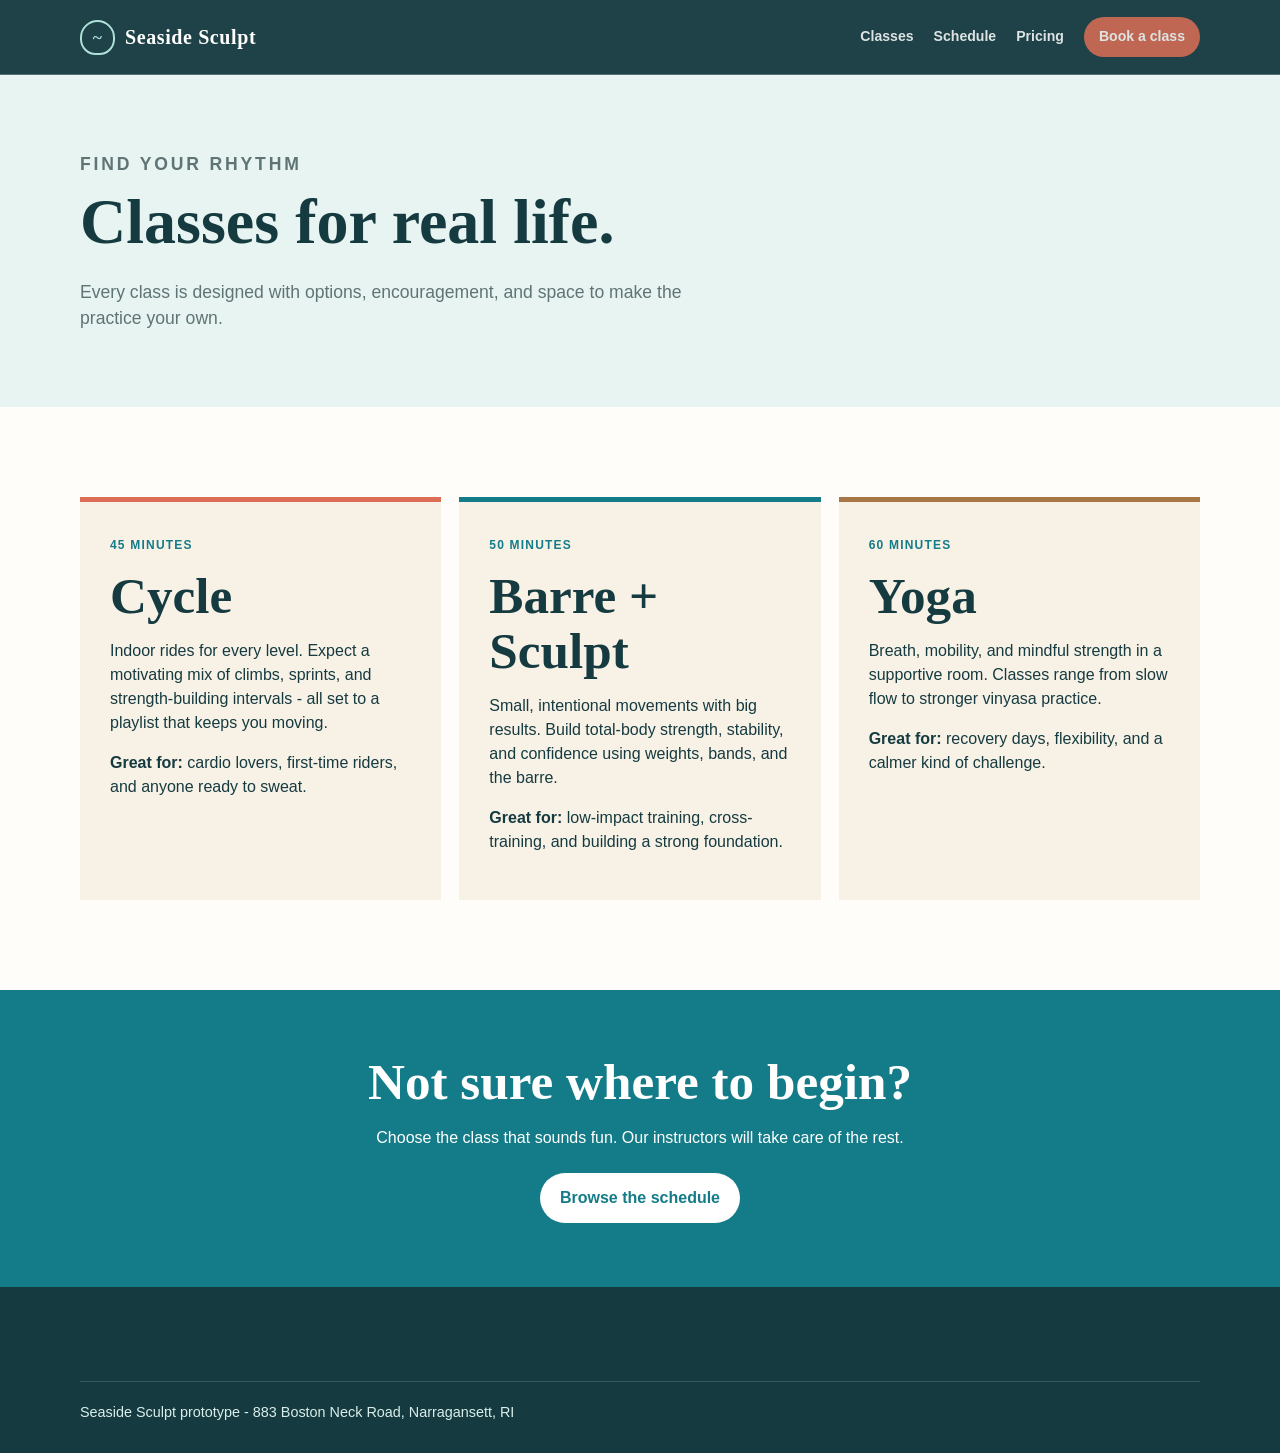
==== classes/index.html @ a45eb60c "Initial Seaside Sculpt RI website Co-authored-by: Copilot App <223556219+Copilot@users.noreply.githu" ====
<!doctype html><html lang="en"><head><meta charset="utf-8"><meta name="viewport" content="width=device-width, initial-scale=1"><meta name="description" content="Explore Seaside Sculpt's cycling, barre, yoga, and strength classes."><title>Classes | Seaside Sculpt</title><link rel="stylesheet" href="../styles.css"></head>
<body data-page="classes"><header class="site-header"><nav class="nav container" aria-label="Primary navigation"><a class="brand" href="../index.html"><span class="brand-mark" aria-hidden="true">~</span>Seaside Sculpt</a><button class="menu-toggle" aria-label="Open navigation" aria-expanded="false">☰</button><div class="nav-links"><a href="../classes/">Classes</a><a href="../schedule/">Schedule</a><a href="../pricing/">Pricing</a><a class="nav-button" href="../schedule/">Book a class</a></div></nav></header>
<main><section class="page-hero"><div class="container"><p class="eyebrow">Find your rhythm</p><h1>Classes for real life.</h1><p>Every class is designed with options, encouragement, and space to make the practice your own.</p></div></section><section class="section"><div class="container class-list"><article class="class-item"><span class="tag">45 minutes</span><h2>Cycle</h2><p>Indoor rides for every level. Expect a motivating mix of climbs, sprints, and strength-building intervals - all set to a playlist that keeps you moving.</p><p><strong>Great for:</strong> cardio lovers, first-time riders, and anyone ready to sweat.</p></article><article class="class-item"><span class="tag">50 minutes</span><h2>Barre + Sculpt</h2><p>Small, intentional movements with big results. Build total-body strength, stability, and confidence using weights, bands, and the barre.</p><p><strong>Great for:</strong> low-impact training, cross-training, and building a strong foundation.</p></article><article class="class-item"><span class="tag">60 minutes</span><h2>Yoga</h2><p>Breath, mobility, and mindful strength in a supportive room. Classes range from slow flow to stronger vinyasa practice.</p><p><strong>Great for:</strong> recovery days, flexibility, and a calmer kind of challenge.</p></article></div></section><section class="banner"><div class="container"><h2>Not sure where to begin?</h2><p>Choose the class that sounds fun. Our instructors will take care of the rest.</p><a class="button" href="../schedule/">Browse the schedule</a></div></section></main>
<footer class="site-footer"><div class="container"><p class="copyright">Seaside Sculpt prototype - 883 Boston Neck Road, Narragansett, RI</p></div></footer><script src="../app.js"></script></body></html>
---- styles.css ----
:root {
  --ink: #153b40;
  --muted: #5f7475;
  --ocean: #147c88;
  --foam: #e8f4f1;
  --sand: #f8f1e6;
  --coral: #dc6e55;
  --white: #fffdf9;
  --line: #d9e5e2;
  --shadow: 0 16px 40px rgba(21, 59, 64, .12);
}

* { box-sizing: border-box; }
html { scroll-behavior: smooth; }
body { margin: 0; color: var(--ink); background: var(--white); font-family: "Segoe UI", Arial, sans-serif; line-height: 1.5; }
a { color: inherit; text-decoration: none; }
button, input, select { font: inherit; }
.eyebrow { margin: 0 0 10px; color: var(--coral); font-size: .76rem; font-weight: 800; letter-spacing: .16em; text-transform: uppercase; }
h1, h2, h3, p { margin-top: 0; }
h1, h2, h3 { font-family: Georgia, "Times New Roman", serif; line-height: 1.08; }
h1 { font-size: clamp(2.8rem, 6vw, 5.8rem); margin-bottom: 22px; }
h2 { font-size: clamp(2rem, 4vw, 3.6rem); margin-bottom: 16px; }
h3 { font-size: 1.55rem; margin-bottom: 8px; }
.container { width: min(1120px, calc(100% - 40px)); margin: auto; }
.site-header { position: sticky; top: 0; z-index: 20; border-bottom: 1px solid rgba(255,255,255,.25); background: rgba(21,59,64,.96); color: white; }
.nav { min-height: 74px; display: flex; align-items: center; justify-content: space-between; gap: 20px; }
.brand { display: flex; align-items: center; gap: 10px; font-family: Georgia, serif; font-size: 1.25rem; font-weight: 700; letter-spacing: .03em; }
.brand-mark { width: 35px; height: 35px; border: 2px solid #aee0d9; border-radius: 50% 50% 45% 45%; display: grid; place-items: center; color: #aee0d9; font-size: 1.1rem; }
.nav-links { display: flex; align-items: center; gap: 20px; font-size: .88rem; font-weight: 700; }
.nav-links a { opacity: .85; }
.nav-links a:hover, .nav-links a[aria-current="page"] { opacity: 1; color: #b9ede4; }
.nav-button, .button { display: inline-block; border: 0; border-radius: 999px; padding: 13px 20px; background: var(--coral); color: white; font-weight: 800; cursor: pointer; }
.nav-button { padding: 9px 15px; }
.button.secondary { border: 1px solid var(--ink); background: transparent; color: var(--ink); }
.menu-toggle { display: none; border: 0; color: white; background: none; font-size: 1.5rem; }
.hero { min-height: 600px; display: grid; align-items: end; padding: 90px 0 78px; color: white; background: linear-gradient(90deg, rgba(11,43,48,.85), rgba(11,43,48,.2)), url("https://images.unsplash.com/photo-1544367567-0f2fcb009e0b?auto=format&fit=crop&w=1800&q=85") center/cover; }
.hero-copy { max-width: 660px; }
.hero p:not(.eyebrow) { max-width: 550px; font-size: 1.1rem; }
.hero-actions { display: flex; flex-wrap: wrap; gap: 12px; margin-top: 28px; }
.hero .button.secondary { border-color: white; color: white; }
.intro, .section { padding: 90px 0; }
.intro { background: var(--sand); }
.two-col { display: grid; grid-template-columns: 1fr 1fr; align-items: center; gap: clamp(34px, 8vw, 100px); }
.feature-image { min-height: 430px; border-radius: 160px 160px 16px 16px; background: url("https://images.unsplash.com/photo-1571019613454-1cb2f99b2d8b?auto=format&fit=crop&w=900&q=85") center/cover; }
.cards { display: grid; grid-template-columns: repeat(3, 1fr); gap: 20px; }
.card { overflow: hidden; border: 1px solid var(--line); border-radius: 16px; background: white; box-shadow: 0 8px 24px rgba(21,59,64,.06); }
.card-image { height: 210px; background-position: center; background-size: cover; }
.card:nth-child(1) .card-image { background-image: url("https://images.unsplash.com/photo-1518611012118-696072aa579a?auto=format&fit=crop&w=700&q=85"); }
.card:nth-child(2) .card-image { background-image: url("https://images.unsplash.com/photo-1574680178050-55c6a6a96e0a?auto=format&fit=crop&w=700&q=85"); }
.card:nth-child(3) .card-image { background-image: url("https://images.unsplash.com/photo-1506126613408-eca07ce68773?auto=format&fit=crop&w=700&q=85"); }
.card-content { padding: 24px; }
.card-content p, .lede { color: var(--muted); }
.banner { padding: 64px 0; background: var(--ocean); color: white; text-align: center; }
.banner p { max-width: 600px; margin: 0 auto 23px; }
.banner .button { background: white; color: var(--ocean); }
.page-hero { padding: 76px 0 58px; background: var(--foam); }
.page-hero h1 { font-size: clamp(2.7rem, 5vw, 4.8rem); }
.page-hero p { max-width: 650px; color: var(--muted); font-size: 1.1rem; }
.class-list, .pricing-grid { display: grid; gap: 18px; }
.class-list { grid-template-columns: repeat(3, 1fr); }
.class-item { padding: 30px; border-top: 5px solid var(--coral); background: var(--sand); }
.class-item:nth-child(2) { border-color: var(--ocean); }
.class-item:nth-child(3) { border-color: #a77745; }
.tag { display: inline-block; margin-bottom: 14px; color: var(--ocean); font-size: .75rem; font-weight: 800; letter-spacing: .1em; text-transform: uppercase; }
.schedule-toolbar { display: flex; justify-content: space-between; align-items: center; gap: 20px; margin: 30px 0 20px; }
.schedule-toolbar select { min-width: 220px; padding: 11px; border: 1px solid var(--line); border-radius: 6px; color: var(--ink); background: white; }
.schedule { width: 100%; border-collapse: collapse; }
.schedule th { padding: 14px 18px; color: var(--muted); font-size: .78rem; letter-spacing: .08em; text-align: left; text-transform: uppercase; }
.schedule td { padding: 20px 18px; border-top: 1px solid var(--line); }
.schedule td:first-child { font-weight: 800; white-space: nowrap; }
.schedule td:last-child { text-align: right; }
.book-link { color: var(--ocean); font-weight: 800; }
.pricing-grid { grid-template-columns: repeat(3, 1fr); align-items: stretch; }
.price-card { position: relative; padding: 32px; border: 1px solid var(--line); border-radius: 16px; background: white; }
.price-card.featured { border: 2px solid var(--ocean); box-shadow: var(--shadow); }
.badge { position: absolute; top: -13px; padding: 5px 11px; border-radius: 999px; background: var(--ocean); color: white; font-size: .72rem; font-weight: 800; letter-spacing: .08em; text-transform: uppercase; }
.price { margin: 22px 0; font-family: Georgia, serif; font-size: 3rem; }
.price span { font-family: "Segoe UI", Arial, sans-serif; font-size: .9rem; color: var(--muted); }
.price-card ul { padding-left: 18px; color: var(--muted); }
.price-card li { padding: 6px 0; }
.notice { padding: 20px; border-left: 4px solid var(--coral); background: var(--sand); }
.site-footer { padding: 54px 0 30px; background: var(--ink); color: #d9eeea; }
.footer-grid { display: grid; grid-template-columns: 2fr 1fr 1fr; gap: 40px; }
.site-footer h3 { color: white; }
.site-footer p, .site-footer a { font-size: .9rem; }
.footer-links { display: grid; gap: 8px; }
.copyright { margin: 40px 0 0; padding-top: 20px; border-top: 1px solid rgba(255,255,255,.15); font-size: .78rem; }

/* Staff pages */
.staff-shell { min-height: 100vh; background: #f4f7f6; }
.staff-header { display: flex; align-items: center; justify-content: space-between; gap: 16px; min-height: 70px; padding: 0 30px; background: var(--ink); color: white; }
.staff-header small { color: #b9ede4; }
.staff-main { width: min(1200px, calc(100% - 40px)); margin: 42px auto; }
.staff-main h1 { font-size: 2.7rem; }
.metrics { display: grid; grid-template-columns: repeat(4, 1fr); gap: 18px; margin: 28px 0; }
.metric { padding: 22px; border-radius: 12px; background: white; box-shadow: 0 4px 15px rgba(21,59,64,.06); }
.metric p { margin: 0; color: var(--muted); font-size: .85rem; }
.metric strong { display: block; margin-top: 6px; font-family: Georgia, serif; font-size: 2rem; }
.panel { margin-top: 22px; padding: 26px; border-radius: 12px; background: white; box-shadow: 0 4px 15px rgba(21,59,64,.06); }
.panel-header { display: flex; align-items: center; justify-content: space-between; gap: 15px; margin-bottom: 16px; }
.panel h2 { font-size: 1.7rem; margin: 0; }
.status { display: inline-block; padding: 4px 8px; border-radius: 999px; background: #e4f4ef; color: #18705a; font-size: .74rem; font-weight: 800; }
.status.pending { background: #fff2d9; color: #965c00; }
.staff-table { width: 100%; border-collapse: collapse; }
.staff-table th, .staff-table td { padding: 15px 10px; border-bottom: 1px solid var(--line); text-align: left; }
.staff-table th { color: var(--muted); font-size: .73rem; letter-spacing: .08em; text-transform: uppercase; }
.staff-table td:last-child { text-align: right; }
.staff-button { border: 1px solid var(--line); border-radius: 6px; padding: 8px 11px; color: var(--ink); background: white; font-size: .84rem; font-weight: 700; cursor: pointer; }
.staff-button:hover { background: var(--foam); }
.form-grid { display: grid; grid-template-columns: repeat(2, 1fr); gap: 15px; }
.form-grid label { display: grid; gap: 6px; color: var(--muted); font-size: .84rem; font-weight: 700; }
.form-grid input, .form-grid select { width: 100%; padding: 11px; border: 1px solid var(--line); border-radius: 6px; color: var(--ink); background: white; }
.staff-note { margin-top: 15px; color: var(--muted); font-size: .83rem; }
.toast { position: fixed; right: 24px; bottom: 24px; display: none; padding: 13px 18px; border-radius: 8px; background: var(--ink); color: white; box-shadow: var(--shadow); }
.toast.visible { display: block; }

/* Shared local data preview */
.shared-menu-section { background: var(--foam); }
.shared-menu-status { color: var(--muted); }
.shared-menu-grid { display: grid; grid-template-columns: repeat(auto-fit, minmax(240px, 1fr)); gap: 20px; margin-top: 28px; }
.shared-menu-card { overflow: hidden; border: 1px solid var(--line); border-radius: 16px; background: white; box-shadow: 0 8px 24px rgba(21,59,64,.06); }
.shared-menu-card > img { display: block; width: 100%; height: 190px; object-fit: cover; }
.shared-menu-card-content { padding: 22px; }
.shared-menu-heading { display: flex; align-items: baseline; justify-content: space-between; gap: 12px; }
.shared-menu-heading h3, .shared-menu-card p { margin: 0; }
.shared-menu-card p { margin-top: 8px; color: var(--muted); }
.shared-menu-category { color: var(--ocean) !important; font-size: .75rem; font-weight: 800; letter-spacing: .1em; text-transform: uppercase; }

@media (max-width: 760px) {
  .nav { min-height: 64px; }
  .menu-toggle { display: block; }
  .nav-links { position: absolute; top: 64px; left: 0; right: 0; display: none; flex-direction: column; align-items: stretch; gap: 0; padding: 10px 20px 20px; background: var(--ink); }
  .nav-links.open { display: flex; }
  .nav-links a, .nav-button { padding: 12px 0; }
  .nav-button { text-align: center; }
  .two-col, .cards, .class-list, .pricing-grid, .footer-grid, .metrics, .form-grid { grid-template-columns: 1fr; }
  .feature-image { min-height: 340px; order: -1; }
  .hero { min-height: 540px; padding: 70px 0 60px; }
  .intro, .section { padding: 62px 0; }
  .schedule-toolbar { align-items: stretch; flex-direction: column; }
  .schedule { display: block; overflow-x: auto; }
  .staff-header { padding: 15px 20px; }
  .staff-main { margin: 25px auto; }
  .staff-table { display: block; overflow-x: auto; }
}
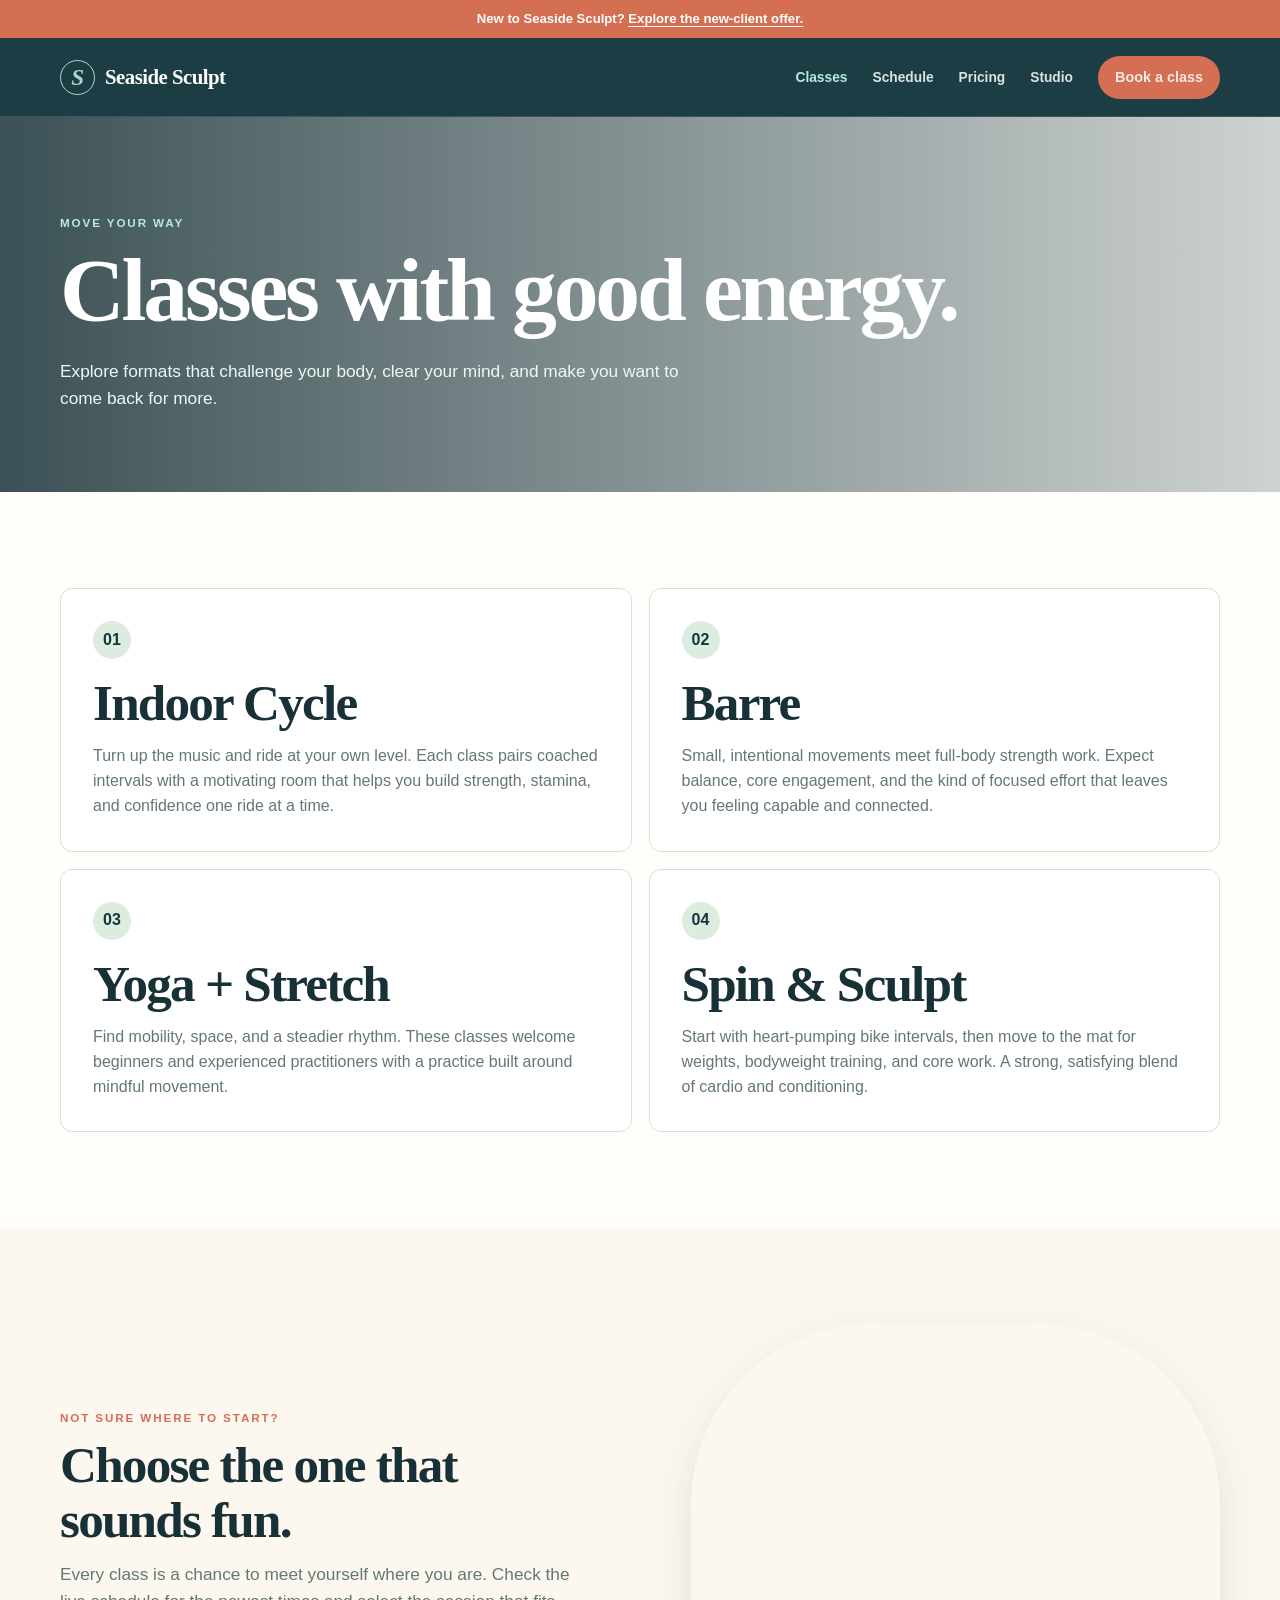
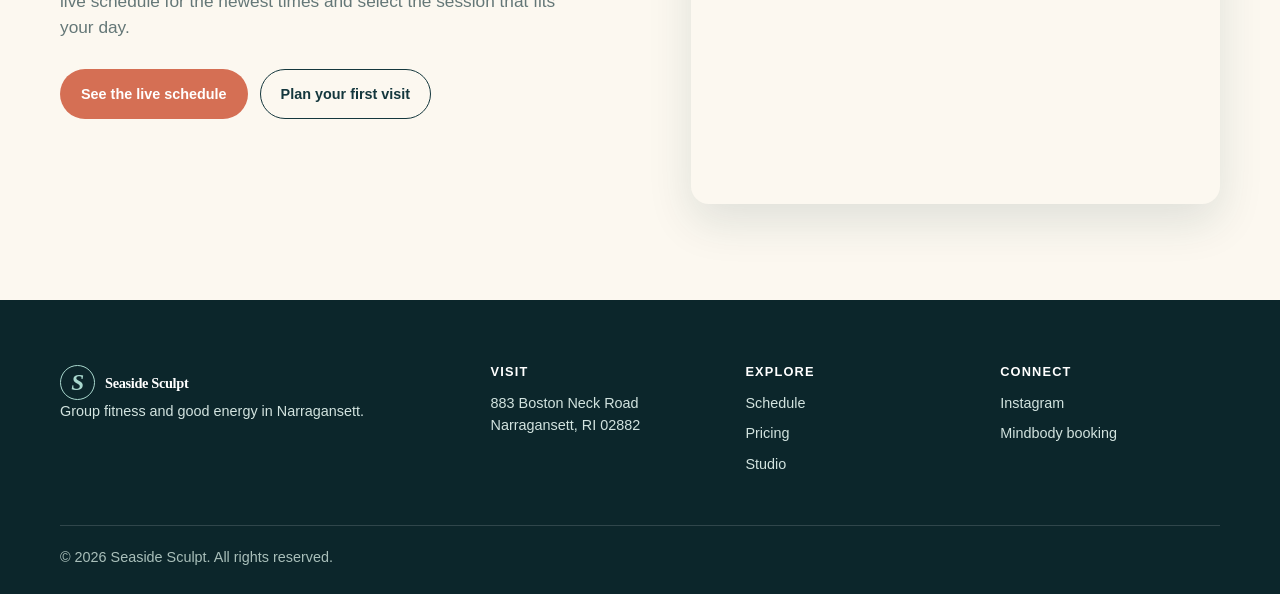
==== commit 3c08cf17: "Build Seaside Sculpt public website Co-authored-by: Copilot App <223556219+Copilot@users.noreply.git" ====
--- a/classes/index.html
+++ b/classes/index.html
@@ -1,4 +1,33 @@
-<!doctype html><html lang="en"><head><meta charset="utf-8"><meta name="viewport" content="width=device-width, initial-scale=1"><meta name="description" content="Explore Seaside Sculpt's cycling, barre, yoga, and strength classes."><title>Classes | Seaside Sculpt</title><link rel="stylesheet" href="../styles.css"></head>
-<body data-page="classes"><header class="site-header"><nav class="nav container" aria-label="Primary navigation"><a class="brand" href="../index.html"><span class="brand-mark" aria-hidden="true">~</span>Seaside Sculpt</a><button class="menu-toggle" aria-label="Open navigation" aria-expanded="false">☰</button><div class="nav-links"><a href="../classes/">Classes</a><a href="../schedule/">Schedule</a><a href="../pricing/">Pricing</a><a class="nav-button" href="../schedule/">Book a class</a></div></nav></header>
-<main><section class="page-hero"><div class="container"><p class="eyebrow">Find your rhythm</p><h1>Classes for real life.</h1><p>Every class is designed with options, encouragement, and space to make the practice your own.</p></div></section><section class="section"><div class="container class-list"><article class="class-item"><span class="tag">45 minutes</span><h2>Cycle</h2><p>Indoor rides for every level. Expect a motivating mix of climbs, sprints, and strength-building intervals - all set to a playlist that keeps you moving.</p><p><strong>Great for:</strong> cardio lovers, first-time riders, and anyone ready to sweat.</p></article><article class="class-item"><span class="tag">50 minutes</span><h2>Barre + Sculpt</h2><p>Small, intentional movements with big results. Build total-body strength, stability, and confidence using weights, bands, and the barre.</p><p><strong>Great for:</strong> low-impact training, cross-training, and building a strong foundation.</p></article><article class="class-item"><span class="tag">60 minutes</span><h2>Yoga</h2><p>Breath, mobility, and mindful strength in a supportive room. Classes range from slow flow to stronger vinyasa practice.</p><p><strong>Great for:</strong> recovery days, flexibility, and a calmer kind of challenge.</p></article></div></section><section class="banner"><div class="container"><h2>Not sure where to begin?</h2><p>Choose the class that sounds fun. Our instructors will take care of the rest.</p><a class="button" href="../schedule/">Browse the schedule</a></div></section></main>
-<footer class="site-footer"><div class="container"><p class="copyright">Seaside Sculpt prototype - 883 Boston Neck Road, Narragansett, RI</p></div></footer><script src="../app.js"></script></body></html>
+<!doctype html>
+<html lang="en">
+<head>
+  <meta charset="utf-8">
+  <meta name="viewport" content="width=device-width, initial-scale=1">
+  <meta name="description" content="Explore indoor cycle, barre, yoga and stretch, and Spin & Sculpt classes at Seaside Sculpt in Narragansett.">
+  <title>Classes | Seaside Sculpt</title>
+  <link rel="stylesheet" href="../styles.css">
+</head>
+<body>
+  <a class="skip-link" href="#main-content">Skip to content</a>
+  <div class="announcement">New to Seaside Sculpt? <a href="../pricing/">Explore the new-client offer.</a></div>
+  <header class="site-header">
+    <nav class="nav container" aria-label="Primary navigation">
+      <a class="brand" href="../" aria-label="Seaside Sculpt home"><span class="brand-mark" aria-hidden="true">S</span>Seaside Sculpt</a>
+      <button class="menu-toggle" type="button" aria-label="Open navigation" aria-expanded="false">☰</button>
+      <div class="nav-links"><a aria-current="page" href="./">Classes</a><a href="../schedule/">Schedule</a><a href="../pricing/">Pricing</a><a href="../visit/">Studio</a><a class="nav-button" href="https://www.mindbodyonline.com/explore/locations/seaside-sculpt" target="_blank" rel="noopener noreferrer">Book a class</a></div>
+    </nav>
+  </header>
+  <main id="main-content">
+    <section class="page-hero page-hero--classes"><div class="container"><p class="eyebrow">Move your way</p><h1>Classes with good energy.</h1><p class="lede">Explore formats that challenge your body, clear your mind, and make you want to come back for more.</p></div></section>
+    <section class="section"><div class="container feature-list">
+      <article class="feature-card"><span class="icon" aria-hidden="true">01</span><h2>Indoor Cycle</h2><p>Turn up the music and ride at your own level. Each class pairs coached intervals with a motivating room that helps you build strength, stamina, and confidence one ride at a time.</p></article>
+      <article class="feature-card"><span class="icon" aria-hidden="true">02</span><h2>Barre</h2><p>Small, intentional movements meet full-body strength work. Expect balance, core engagement, and the kind of focused effort that leaves you feeling capable and connected.</p></article>
+      <article class="feature-card"><span class="icon" aria-hidden="true">03</span><h2>Yoga + Stretch</h2><p>Find mobility, space, and a steadier rhythm. These classes welcome beginners and experienced practitioners with a practice built around mindful movement.</p></article>
+      <article class="feature-card"><span class="icon" aria-hidden="true">04</span><h2>Spin &amp; Sculpt</h2><p>Start with heart-pumping bike intervals, then move to the mat for weights, bodyweight training, and core work. A strong, satisfying blend of cardio and conditioning.</p></article>
+    </div></section>
+    <section class="section section-sand"><div class="container split"><div><p class="eyebrow">Not sure where to start?</p><h2>Choose the one that sounds fun.</h2><p class="lede">Every class is a chance to meet yourself where you are. Check the live schedule for the newest times and select the session that fits your day.</p><div class="button-row"><a class="button" href="https://www.mindbodyonline.com/explore/locations/seaside-sculpt" target="_blank" rel="noopener noreferrer">See the live schedule</a><a class="button secondary" href="../visit/">Plan your first visit</a></div></div><div class="image-panel studio" role="img" aria-label="A welcoming studio ready for group fitness"></div></div></section>
+  </main>
+  <footer class="site-footer"><div class="container footer-grid"><div><a class="brand" href="../"><span class="brand-mark" aria-hidden="true">S</span>Seaside Sculpt</a><p>Group fitness and good energy in Narragansett.</p></div><div><h3>Visit</h3><p>883 Boston Neck Road<br>Narragansett, RI 02882</p></div><div><h3>Explore</h3><div class="footer-links"><a href="../schedule/">Schedule</a><a href="../pricing/">Pricing</a><a href="../visit/">Studio</a></div></div><div><h3>Connect</h3><div class="footer-links"><a href="https://www.instagram.com/gansettseasidesculpt" target="_blank" rel="noopener noreferrer">Instagram</a><a href="https://www.mindbodyonline.com/explore/locations/seaside-sculpt" target="_blank" rel="noopener noreferrer">Mindbody booking</a></div></div></div><div class="container"><p class="copyright">© 2026 Seaside Sculpt. All rights reserved.</p></div></footer>
+  <script src="../app.js"></script>
+</body>
+</html>
--- a/styles.css
+++ b/styles.css
@@ -1,94 +1,153 @@
 :root {
-  --ink: #153b40;
-  --muted: #5f7475;
-  --ocean: #147c88;
-  --foam: #e8f4f1;
-  --sand: #f8f1e6;
-  --coral: #dc6e55;
-  --white: #fffdf9;
-  --line: #d9e5e2;
-  --shadow: 0 16px 40px rgba(21, 59, 64, .12);
+  --navy: #14373d;
+  --navy-deep: #0c262b;
+  --teal: #237b79;
+  --seafoam: #dceddf;
+  --mist: #eff7f3;
+  --cream: #fcf8f0;
+  --sand: #ead9bd;
+  --sunset: #d56f54;
+  --ink: #183137;
+  --muted: #647777;
+  --line: #d5e0dc;
+  --white: #fffefb;
+  --shadow: 0 18px 45px rgba(20, 55, 61, .12);
 }
 
 * { box-sizing: border-box; }
 html { scroll-behavior: smooth; }
-body { margin: 0; color: var(--ink); background: var(--white); font-family: "Segoe UI", Arial, sans-serif; line-height: 1.5; }
+body { margin: 0; color: var(--ink); background: var(--white); font-family: Inter, "Segoe UI", Arial, sans-serif; line-height: 1.55; }
+body.nav-open { overflow: hidden; }
 a { color: inherit; text-decoration: none; }
 button, input, select { font: inherit; }
-.eyebrow { margin: 0 0 10px; color: var(--coral); font-size: .76rem; font-weight: 800; letter-spacing: .16em; text-transform: uppercase; }
+img { display: block; max-width: 100%; }
 h1, h2, h3, p { margin-top: 0; }
-h1, h2, h3 { font-family: Georgia, "Times New Roman", serif; line-height: 1.08; }
-h1 { font-size: clamp(2.8rem, 6vw, 5.8rem); margin-bottom: 22px; }
-h2 { font-size: clamp(2rem, 4vw, 3.6rem); margin-bottom: 16px; }
-h3 { font-size: 1.55rem; margin-bottom: 8px; }
-.container { width: min(1120px, calc(100% - 40px)); margin: auto; }
-.site-header { position: sticky; top: 0; z-index: 20; border-bottom: 1px solid rgba(255,255,255,.25); background: rgba(21,59,64,.96); color: white; }
-.nav { min-height: 74px; display: flex; align-items: center; justify-content: space-between; gap: 20px; }
-.brand { display: flex; align-items: center; gap: 10px; font-family: Georgia, serif; font-size: 1.25rem; font-weight: 700; letter-spacing: .03em; }
-.brand-mark { width: 35px; height: 35px; border: 2px solid #aee0d9; border-radius: 50% 50% 45% 45%; display: grid; place-items: center; color: #aee0d9; font-size: 1.1rem; }
-.nav-links { display: flex; align-items: center; gap: 20px; font-size: .88rem; font-weight: 700; }
-.nav-links a { opacity: .85; }
-.nav-links a:hover, .nav-links a[aria-current="page"] { opacity: 1; color: #b9ede4; }
-.nav-button, .button { display: inline-block; border: 0; border-radius: 999px; padding: 13px 20px; background: var(--coral); color: white; font-weight: 800; cursor: pointer; }
-.nav-button { padding: 9px 15px; }
-.button.secondary { border: 1px solid var(--ink); background: transparent; color: var(--ink); }
-.menu-toggle { display: none; border: 0; color: white; background: none; font-size: 1.5rem; }
-.hero { min-height: 600px; display: grid; align-items: end; padding: 90px 0 78px; color: white; background: linear-gradient(90deg, rgba(11,43,48,.85), rgba(11,43,48,.2)), url("https://images.unsplash.com/photo-1544367567-0f2fcb009e0b?auto=format&fit=crop&w=1800&q=85") center/cover; }
-.hero-copy { max-width: 660px; }
-.hero p:not(.eyebrow) { max-width: 550px; font-size: 1.1rem; }
-.hero-actions { display: flex; flex-wrap: wrap; gap: 12px; margin-top: 28px; }
-.hero .button.secondary { border-color: white; color: white; }
-.intro, .section { padding: 90px 0; }
-.intro { background: var(--sand); }
-.two-col { display: grid; grid-template-columns: 1fr 1fr; align-items: center; gap: clamp(34px, 8vw, 100px); }
-.feature-image { min-height: 430px; border-radius: 160px 160px 16px 16px; background: url("https://images.unsplash.com/photo-1571019613454-1cb2f99b2d8b?auto=format&fit=crop&w=900&q=85") center/cover; }
-.cards { display: grid; grid-template-columns: repeat(3, 1fr); gap: 20px; }
-.card { overflow: hidden; border: 1px solid var(--line); border-radius: 16px; background: white; box-shadow: 0 8px 24px rgba(21,59,64,.06); }
-.card-image { height: 210px; background-position: center; background-size: cover; }
-.card:nth-child(1) .card-image { background-image: url("https://images.unsplash.com/photo-1518611012118-696072aa579a?auto=format&fit=crop&w=700&q=85"); }
-.card:nth-child(2) .card-image { background-image: url("https://images.unsplash.com/photo-1574680178050-55c6a6a96e0a?auto=format&fit=crop&w=700&q=85"); }
-.card:nth-child(3) .card-image { background-image: url("https://images.unsplash.com/photo-1506126613408-eca07ce68773?auto=format&fit=crop&w=700&q=85"); }
-.card-content { padding: 24px; }
-.card-content p, .lede { color: var(--muted); }
-.banner { padding: 64px 0; background: var(--ocean); color: white; text-align: center; }
-.banner p { max-width: 600px; margin: 0 auto 23px; }
-.banner .button { background: white; color: var(--ocean); }
-.page-hero { padding: 76px 0 58px; background: var(--foam); }
-.page-hero h1 { font-size: clamp(2.7rem, 5vw, 4.8rem); }
-.page-hero p { max-width: 650px; color: var(--muted); font-size: 1.1rem; }
-.class-list, .pricing-grid { display: grid; gap: 18px; }
-.class-list { grid-template-columns: repeat(3, 1fr); }
-.class-item { padding: 30px; border-top: 5px solid var(--coral); background: var(--sand); }
-.class-item:nth-child(2) { border-color: var(--ocean); }
-.class-item:nth-child(3) { border-color: #a77745; }
-.tag { display: inline-block; margin-bottom: 14px; color: var(--ocean); font-size: .75rem; font-weight: 800; letter-spacing: .1em; text-transform: uppercase; }
-.schedule-toolbar { display: flex; justify-content: space-between; align-items: center; gap: 20px; margin: 30px 0 20px; }
-.schedule-toolbar select { min-width: 220px; padding: 11px; border: 1px solid var(--line); border-radius: 6px; color: var(--ink); background: white; }
-.schedule { width: 100%; border-collapse: collapse; }
-.schedule th { padding: 14px 18px; color: var(--muted); font-size: .78rem; letter-spacing: .08em; text-align: left; text-transform: uppercase; }
-.schedule td { padding: 20px 18px; border-top: 1px solid var(--line); }
-.schedule td:first-child { font-weight: 800; white-space: nowrap; }
-.schedule td:last-child { text-align: right; }
-.book-link { color: var(--ocean); font-weight: 800; }
-.pricing-grid { grid-template-columns: repeat(3, 1fr); align-items: stretch; }
-.price-card { position: relative; padding: 32px; border: 1px solid var(--line); border-radius: 16px; background: white; }
-.price-card.featured { border: 2px solid var(--ocean); box-shadow: var(--shadow); }
-.badge { position: absolute; top: -13px; padding: 5px 11px; border-radius: 999px; background: var(--ocean); color: white; font-size: .72rem; font-weight: 800; letter-spacing: .08em; text-transform: uppercase; }
-.price { margin: 22px 0; font-family: Georgia, serif; font-size: 3rem; }
-.price span { font-family: "Segoe UI", Arial, sans-serif; font-size: .9rem; color: var(--muted); }
-.price-card ul { padding-left: 18px; color: var(--muted); }
-.price-card li { padding: 6px 0; }
-.notice { padding: 20px; border-left: 4px solid var(--coral); background: var(--sand); }
-.site-footer { padding: 54px 0 30px; background: var(--ink); color: #d9eeea; }
-.footer-grid { display: grid; grid-template-columns: 2fr 1fr 1fr; gap: 40px; }
-.site-footer h3 { color: white; }
+h1, h2, h3 { font-family: Georgia, "Times New Roman", serif; letter-spacing: -.035em; line-height: 1.06; }
+h1 { margin-bottom: 20px; font-size: clamp(3rem, 7vw, 6.4rem); }
+h2 { margin-bottom: 14px; font-size: clamp(2.15rem, 4vw, 4rem); }
+h3 { margin-bottom: 9px; font-size: 1.5rem; }
+.container { width: min(1160px, calc(100% - 48px)); margin: 0 auto; }
+.eyebrow { margin-bottom: 11px; color: var(--sunset); font-size: .73rem; font-weight: 800; letter-spacing: .16em; text-transform: uppercase; }
+.lede { max-width: 650px; color: var(--muted); font-size: 1.08rem; }
+.skip-link { position: absolute; z-index: 99; left: 18px; top: -50px; padding: 10px 15px; background: var(--white); color: var(--navy); font-weight: 800; }
+.skip-link:focus { top: 18px; }
+
+.announcement { padding: 9px 18px; background: var(--sunset); color: white; font-size: .82rem; font-weight: 750; text-align: center; }
+.announcement a { text-decoration: underline; text-underline-offset: 3px; }
+.site-header { position: sticky; z-index: 20; top: 0; border-bottom: 1px solid rgba(255,255,255,.13); background: rgba(20, 55, 61, .97); color: white; }
+.nav { display: flex; min-height: 78px; align-items: center; justify-content: space-between; gap: 25px; }
+.brand { display: inline-flex; flex-shrink: 0; align-items: center; gap: 10px; font-family: Georgia, "Times New Roman", serif; font-size: 1.3rem; font-weight: 700; letter-spacing: -.025em; }
+.brand-mark { display: grid; width: 35px; height: 35px; place-items: center; border: 1.5px solid #a9d8ce; border-radius: 50%; color: #a9d8ce; font-family: Georgia, "Times New Roman", serif; font-size: 1.45rem; font-style: italic; line-height: 1; }
+.nav-links { display: flex; align-items: center; gap: 25px; font-size: .86rem; font-weight: 750; }
+.nav-links a { color: rgba(255,255,255,.85); }
+.nav-links a:hover, .nav-links a[aria-current="page"] { color: #b6ebe0; }
+.nav-button, .button { display: inline-flex; align-items: center; justify-content: center; border: 1px solid transparent; border-radius: 999px; padding: 13px 20px; background: var(--sunset); color: white; font-size: .9rem; font-weight: 800; transition: background .2s ease, color .2s ease, transform .2s ease; }
+.nav-button { padding: 9px 16px; }
+.button:hover, .nav-button:hover { background: #bc5942; color: white; transform: translateY(-1px); }
+.button.secondary { border-color: var(--navy); background: transparent; color: var(--navy); }
+.button.secondary:hover { border-color: var(--teal); background: var(--teal); color: white; }
+.button.light { border-color: white; background: white; color: var(--navy); }
+.button.light:hover { background: #d9eee8; }
+.menu-toggle { display: none; border: 0; padding: 8px; background: transparent; color: white; cursor: pointer; font-size: 1.45rem; }
+
+.hero { position: relative; display: grid; min-height: min(720px, calc(100vh - 115px)); align-items: end; overflow: hidden; padding: 105px 0 88px; color: white; background: linear-gradient(90deg, rgba(10, 34, 39, .87) 0%, rgba(10, 34, 39, .52) 50%, rgba(10, 34, 39, .1) 100%), url("https://images.unsplash.com/photo-1518611012118-696072aa579a?auto=format&fit=crop&w=2200&q=85") center/cover; }
+.hero-copy { position: relative; max-width: 720px; }
+.hero .eyebrow { color: #b6ebe0; }
+.hero-copy > p:not(.eyebrow) { max-width: 600px; font-size: 1.14rem; }
+.hero-actions, .button-row { display: flex; flex-wrap: wrap; gap: 12px; margin-top: 28px; }
+.hero-aside { position: absolute; right: max(24px, calc((100vw - 1160px) / 2)); bottom: 42px; max-width: 220px; padding: 17px 19px; border-left: 2px solid #b6ebe0; color: rgba(255,255,255,.92); font-size: .85rem; }
+
+.section { padding: 96px 0; }
+.section-tight { padding: 68px 0; }
+.section-sand { background: var(--cream); }
+.section-mist { background: var(--mist); }
+.section-dark { background: var(--navy); color: white; }
+.section-dark .eyebrow { color: #b6ebe0; }
+.section-dark .lede { color: #d6e8e4; }
+.section-heading { display: grid; grid-template-columns: minmax(0, 1fr) minmax(250px, .7fr); gap: 38px; align-items: end; margin-bottom: 38px; }
+.section-heading .lede { margin: 0; }
+.split { display: grid; grid-template-columns: 1fr 1fr; gap: clamp(35px, 8vw, 110px); align-items: center; }
+.image-panel { min-height: 480px; border-radius: 180px 180px 18px 18px; background: url("https://images.unsplash.com/photo-1571019613454-1cb2f99b2d8b?auto=format&fit=crop&w=1000&q=85") center/cover; box-shadow: var(--shadow); }
+.image-panel.studio { background-image: url("https://images.unsplash.com/photo-1534438327276-14e5300c3a48?auto=format&fit=crop&w=1000&q=85"); }
+.text-link { color: var(--teal); font-weight: 800; }
+.text-link:hover { color: var(--sunset); }
+
+.class-grid { display: grid; grid-template-columns: repeat(4, 1fr); gap: 16px; }
+.class-card { position: relative; min-height: 310px; padding: 27px; overflow: hidden; border-radius: 14px; color: white; background: var(--navy); }
+.class-card::before { position: absolute; inset: 0; background: linear-gradient(0deg, rgba(8,29,34,.91), rgba(8,29,34,.15)); content: ""; }
+.class-card > * { position: relative; }
+.class-card:nth-child(1) { background: center/cover url("https://images.unsplash.com/photo-1538805060514-97d9cc17730c?auto=format&fit=crop&w=800&q=85"); }
+.class-card:nth-child(2) { background: center/cover url("https://images.unsplash.com/photo-1518611012118-696072aa579a?auto=format&fit=crop&w=800&q=85"); }
+.class-card:nth-child(3) { background: center/cover url("https://images.unsplash.com/photo-1506126613408-eca07ce68773?auto=format&fit=crop&w=800&q=85"); }
+.class-card:nth-child(4) { background: center/cover url("https://images.unsplash.com/photo-1599443015574-be5fe8a05783?auto=format&fit=crop&w=800&q=85"); }
+.class-card .eyebrow { color: #c1eade; }
+.class-card h3 { font-size: 1.7rem; }
+.class-card p:last-child { margin-bottom: 0; color: rgba(255,255,255,.9); font-size: .91rem; }
+
+.visit-grid { display: grid; grid-template-columns: repeat(3, 1fr); gap: 18px; }
+.visit-step { padding: 28px 25px; border-top: 3px solid var(--sunset); background: white; }
+.visit-step:nth-child(2) { border-color: var(--teal); }
+.visit-step:nth-child(3) { border-color: #ba8c51; }
+.step-number { display: block; margin-bottom: 30px; color: var(--muted); font-family: Georgia, serif; font-size: 1.1rem; }
+.callout { padding: 58px clamp(25px, 6vw, 78px); border-radius: 18px; background: linear-gradient(105deg, var(--teal), #175d68); color: white; text-align: center; }
+.callout h2 { margin-bottom: 12px; }
+.callout p { max-width: 590px; margin: 0 auto 25px; color: #e0f0eb; }
+
+.page-hero { padding: 97px 0 80px; background: linear-gradient(120deg, var(--mist), var(--cream)); }
+.page-hero .lede { margin-bottom: 0; }
+.page-hero--classes { background: linear-gradient(90deg, rgba(11,38,44,.8), rgba(11,38,44,.2)), url("https://images.unsplash.com/photo-1538805060514-97d9cc17730c?auto=format&fit=crop&w=1800&q=85") center/cover; color: white; }
+.page-hero--classes .eyebrow { color: #b6ebe0; }
+.page-hero--classes .lede { color: #edf9f5; }
+.page-hero--schedule { background: linear-gradient(90deg, rgba(11,38,44,.82), rgba(11,38,44,.26)), url("https://images.unsplash.com/photo-1540497077202-7c8a3999166f?auto=format&fit=crop&w=1800&q=85") center/cover; color: white; }
+.page-hero--schedule .eyebrow { color: #b6ebe0; }
+.page-hero--schedule .lede { color: #edf9f5; }
+.page-hero--pricing { background: linear-gradient(120deg, var(--cream), #f1e7d4); }
+.page-hero--visit { background: linear-gradient(90deg, rgba(11,38,44,.78), rgba(11,38,44,.18)), url("https://images.unsplash.com/photo-1561214115-f2f134cc4912?auto=format&fit=crop&w=1800&q=85") center/cover; color: white; }
+.page-hero--visit .eyebrow { color: #b6ebe0; }
+.page-hero--visit .lede { color: #edf9f5; }
+
+.feature-list { display: grid; grid-template-columns: repeat(2, 1fr); gap: 17px; }
+.feature-card { padding: 32px; border: 1px solid var(--line); border-radius: 12px; background: white; }
+.feature-card .icon { display: inline-grid; width: 38px; height: 38px; place-items: center; margin-bottom: 17px; border-radius: 50%; background: var(--seafoam); color: var(--navy); font-weight: 800; }
+.feature-card p { margin-bottom: 0; color: var(--muted); }
+
+.booking-shell { display: grid; grid-template-columns: minmax(0, 1.25fr) minmax(280px, .75fr); overflow: hidden; border-radius: 18px; background: white; box-shadow: var(--shadow); }
+.booking-content { padding: clamp(32px, 5vw, 62px); }
+.booking-content h2 { font-size: clamp(2rem, 4vw, 3.2rem); }
+.booking-aside { display: grid; align-content: end; min-height: 400px; padding: 35px; color: white; background: linear-gradient(0deg, rgba(8,29,34,.83), rgba(8,29,34,.05)), url("https://images.unsplash.com/photo-1574680178050-55c6a6a96e0a?auto=format&fit=crop&w=850&q=85") center/cover; }
+.booking-aside p { margin-bottom: 0; }
+.booking-note { margin-top: 22px; color: var(--muted); font-size: .88rem; }
+.booking-note a { color: var(--teal); font-weight: 800; text-decoration: underline; text-underline-offset: 3px; }
+
+.offer-grid { display: grid; grid-template-columns: repeat(3, 1fr); gap: 18px; }
+.offer-card { display: flex; min-height: 285px; flex-direction: column; padding: 30px; border: 1px solid var(--line); border-radius: 14px; background: white; }
+.offer-card.featured { border: 2px solid var(--teal); box-shadow: var(--shadow); }
+.offer-label { display: inline-block; margin-bottom: 25px; color: var(--teal); font-size: .74rem; font-weight: 800; letter-spacing: .11em; text-transform: uppercase; }
+.offer-card h2 { font-size: 2.2rem; }
+.offer-card p { color: var(--muted); }
+.offer-card .button { align-self: flex-start; margin-top: auto; }
+.fine-print { margin-top: 32px; color: var(--muted); font-size: .86rem; }
+
+.location-card { padding: 37px; border-radius: 14px; background: white; box-shadow: var(--shadow); }
+.location-card address { margin-bottom: 24px; color: var(--muted); font-style: normal; font-size: 1.06rem; }
+.location-card .button-row { margin-top: 0; }
+.visit-list { display: grid; gap: 0; margin: 28px 0; border-top: 1px solid var(--line); }
+.visit-list div { padding: 16px 0; border-bottom: 1px solid var(--line); }
+.visit-list strong { display: block; margin-bottom: 3px; }
+.visit-list span { color: var(--muted); }
+
+.site-footer { padding: 65px 0 26px; background: var(--navy-deep); color: #d2e3df; }
+.footer-grid { display: grid; grid-template-columns: 1.8fr 1fr 1fr 1fr; gap: 35px; }
+.site-footer .brand { color: white; }
+.site-footer h3 { margin-bottom: 13px; color: white; font-family: Inter, "Segoe UI", Arial, sans-serif; font-size: .8rem; letter-spacing: .09em; text-transform: uppercase; }
 .site-footer p, .site-footer a { font-size: .9rem; }
+.site-footer a:hover { color: #b6ebe0; }
 .footer-links { display: grid; gap: 8px; }
-.copyright { margin: 40px 0 0; padding-top: 20px; border-top: 1px solid rgba(255,255,255,.15); font-size: .78rem; }
-
-/* Staff pages */
+.copyright { margin: 50px 0 0; padding-top: 20px; border-top: 1px solid rgba(255,255,255,.15); color: #a9bfba; font-size: .76rem; }
+
+/* Staff prototype pages */
 .staff-shell { min-height: 100vh; background: #f4f7f6; }
-.staff-header { display: flex; align-items: center; justify-content: space-between; gap: 16px; min-height: 70px; padding: 0 30px; background: var(--ink); color: white; }
+.staff-header { display: flex; min-height: 70px; align-items: center; justify-content: space-between; gap: 16px; padding: 0 30px; background: var(--navy); color: white; }
 .staff-header small { color: #b9ede4; }
 .staff-main { width: min(1200px, calc(100% - 40px)); margin: 42px auto; }
 .staff-main h1 { font-size: 2.7rem; }
@@ -98,7 +157,7 @@
 .metric strong { display: block; margin-top: 6px; font-family: Georgia, serif; font-size: 2rem; }
 .panel { margin-top: 22px; padding: 26px; border-radius: 12px; background: white; box-shadow: 0 4px 15px rgba(21,59,64,.06); }
 .panel-header { display: flex; align-items: center; justify-content: space-between; gap: 15px; margin-bottom: 16px; }
-.panel h2 { font-size: 1.7rem; margin: 0; }
+.panel h2 { margin: 0; font-size: 1.7rem; }
 .status { display: inline-block; padding: 4px 8px; border-radius: 999px; background: #e4f4ef; color: #18705a; font-size: .74rem; font-weight: 800; }
 .status.pending { background: #fff2d9; color: #965c00; }
 .staff-table { width: 100%; border-collapse: collapse; }
@@ -106,39 +165,40 @@
 .staff-table th { color: var(--muted); font-size: .73rem; letter-spacing: .08em; text-transform: uppercase; }
 .staff-table td:last-child { text-align: right; }
 .staff-button { border: 1px solid var(--line); border-radius: 6px; padding: 8px 11px; color: var(--ink); background: white; font-size: .84rem; font-weight: 700; cursor: pointer; }
-.staff-button:hover { background: var(--foam); }
+.staff-button:hover { background: var(--mist); }
 .form-grid { display: grid; grid-template-columns: repeat(2, 1fr); gap: 15px; }
 .form-grid label { display: grid; gap: 6px; color: var(--muted); font-size: .84rem; font-weight: 700; }
 .form-grid input, .form-grid select { width: 100%; padding: 11px; border: 1px solid var(--line); border-radius: 6px; color: var(--ink); background: white; }
 .staff-note { margin-top: 15px; color: var(--muted); font-size: .83rem; }
-.toast { position: fixed; right: 24px; bottom: 24px; display: none; padding: 13px 18px; border-radius: 8px; background: var(--ink); color: white; box-shadow: var(--shadow); }
+.toast { position: fixed; right: 24px; bottom: 24px; display: none; padding: 13px 18px; border-radius: 8px; background: var(--navy); color: white; box-shadow: var(--shadow); }
 .toast.visible { display: block; }
 
-/* Shared local data preview */
-.shared-menu-section { background: var(--foam); }
-.shared-menu-status { color: var(--muted); }
-.shared-menu-grid { display: grid; grid-template-columns: repeat(auto-fit, minmax(240px, 1fr)); gap: 20px; margin-top: 28px; }
-.shared-menu-card { overflow: hidden; border: 1px solid var(--line); border-radius: 16px; background: white; box-shadow: 0 8px 24px rgba(21,59,64,.06); }
-.shared-menu-card > img { display: block; width: 100%; height: 190px; object-fit: cover; }
-.shared-menu-card-content { padding: 22px; }
-.shared-menu-heading { display: flex; align-items: baseline; justify-content: space-between; gap: 12px; }
-.shared-menu-heading h3, .shared-menu-card p { margin: 0; }
-.shared-menu-card p { margin-top: 8px; color: var(--muted); }
-.shared-menu-category { color: var(--ocean) !important; font-size: .75rem; font-weight: 800; letter-spacing: .1em; text-transform: uppercase; }
-
-@media (max-width: 760px) {
-  .nav { min-height: 64px; }
+@media (max-width: 900px) {
+  .class-grid { grid-template-columns: repeat(2, 1fr); }
+  .footer-grid { grid-template-columns: 1.5fr 1fr 1fr; }
+  .footer-grid > :first-child { grid-column: span 3; }
+}
+
+@media (max-width: 720px) {
+  .container { width: min(100% - 34px, 1160px); }
+  .announcement { font-size: .74rem; }
+  .nav { min-height: 68px; }
+  .brand { font-size: 1.16rem; }
   .menu-toggle { display: block; }
-  .nav-links { position: absolute; top: 64px; left: 0; right: 0; display: none; flex-direction: column; align-items: stretch; gap: 0; padding: 10px 20px 20px; background: var(--ink); }
+  .nav-links { position: absolute; top: 68px; right: 0; left: 0; display: none; flex-direction: column; align-items: stretch; gap: 0; padding: 10px 18px 21px; border-top: 1px solid rgba(255,255,255,.13); background: var(--navy); }
   .nav-links.open { display: flex; }
-  .nav-links a, .nav-button { padding: 12px 0; }
-  .nav-button { text-align: center; }
-  .two-col, .cards, .class-list, .pricing-grid, .footer-grid, .metrics, .form-grid { grid-template-columns: 1fr; }
-  .feature-image { min-height: 340px; order: -1; }
-  .hero { min-height: 540px; padding: 70px 0 60px; }
-  .intro, .section { padding: 62px 0; }
-  .schedule-toolbar { align-items: stretch; flex-direction: column; }
-  .schedule { display: block; overflow-x: auto; }
+  .nav-links a { padding: 13px 5px; }
+  .nav-links .nav-button { margin-top: 9px; padding: 12px 16px; text-align: center; }
+  .hero { min-height: 610px; padding: 80px 0 62px; background-position: 59% center; }
+  .hero-aside { display: none; }
+  .section { padding: 68px 0; }
+  .section-heading, .split, .booking-shell { grid-template-columns: 1fr; }
+  .section-heading { gap: 5px; margin-bottom: 30px; }
+  .image-panel { min-height: 340px; order: -1; border-radius: 120px 120px 14px 14px; }
+  .class-grid, .offer-grid, .visit-grid, .feature-list, .metrics, .form-grid { grid-template-columns: 1fr; }
+  .booking-aside { min-height: 245px; }
+  .footer-grid { grid-template-columns: 1fr 1fr; }
+  .footer-grid > :first-child { grid-column: span 2; }
   .staff-header { padding: 15px 20px; }
   .staff-main { margin: 25px auto; }
   .staff-table { display: block; overflow-x: auto; }
